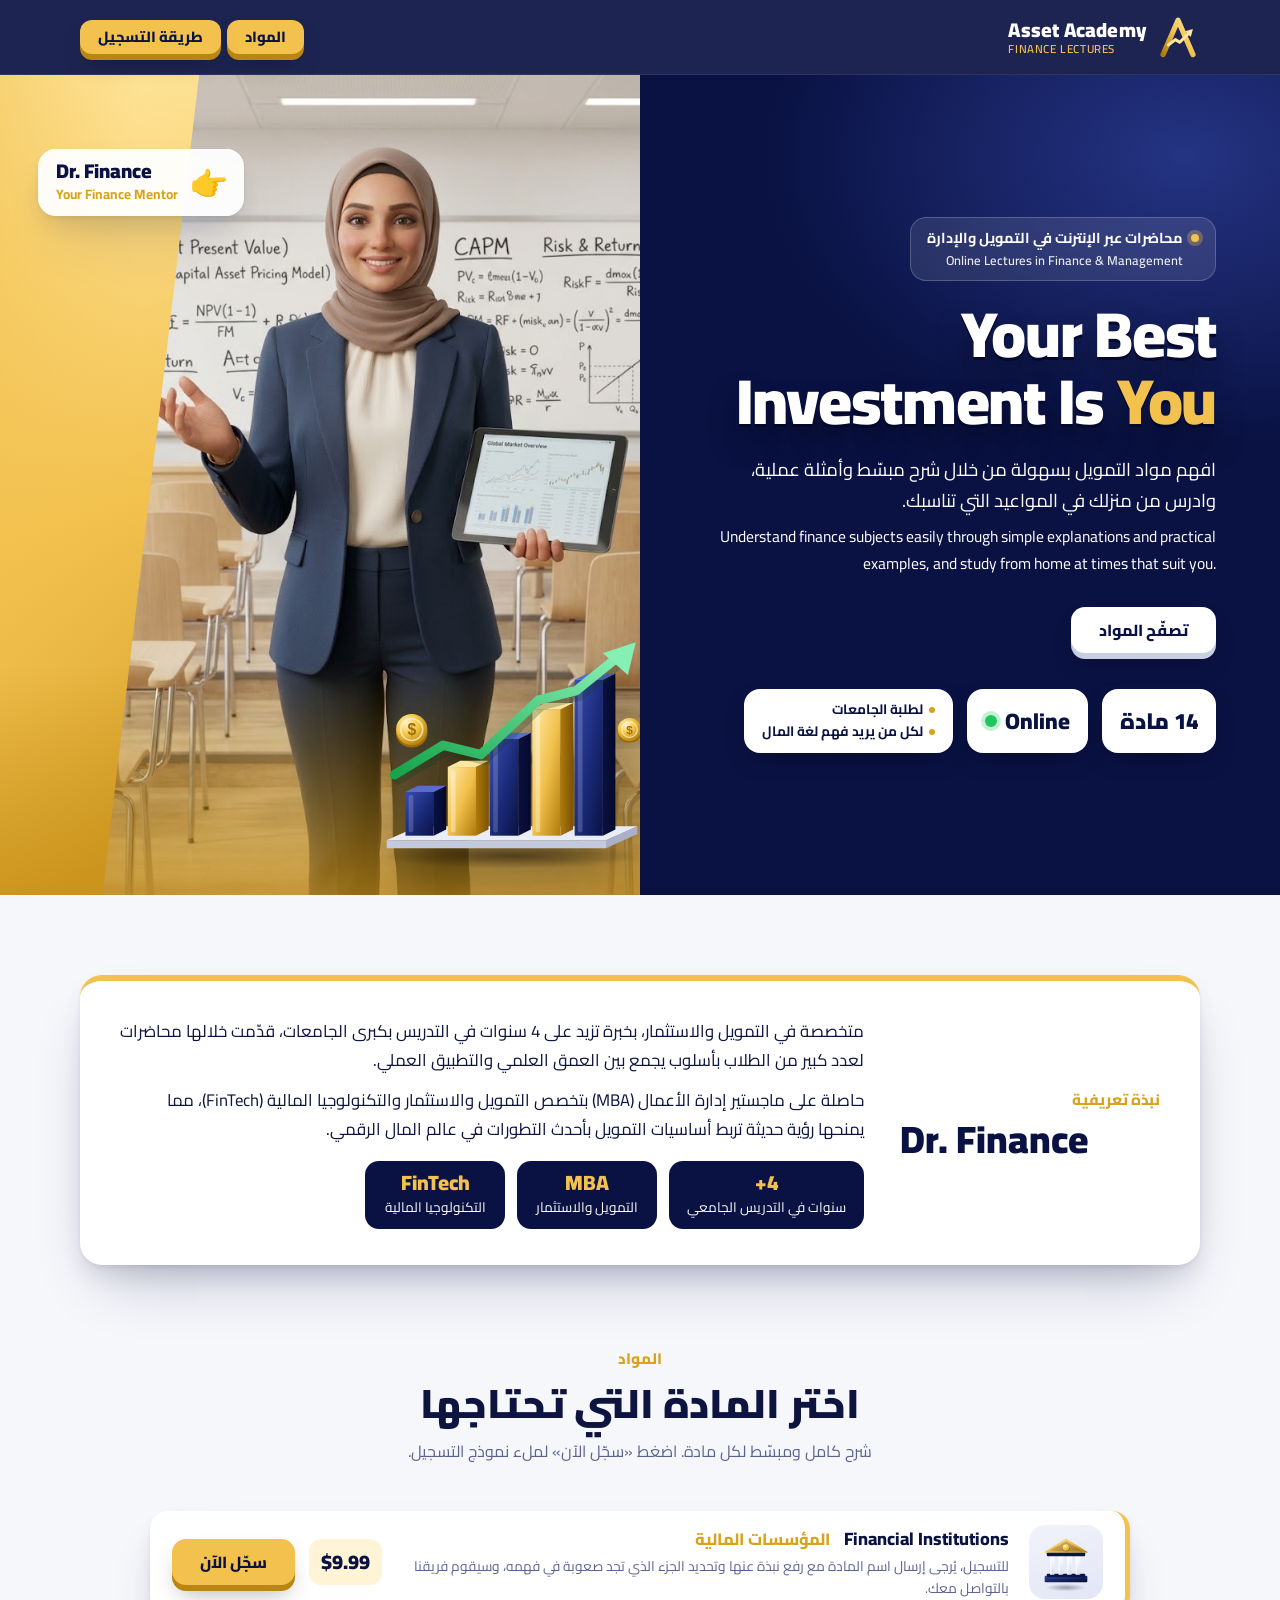
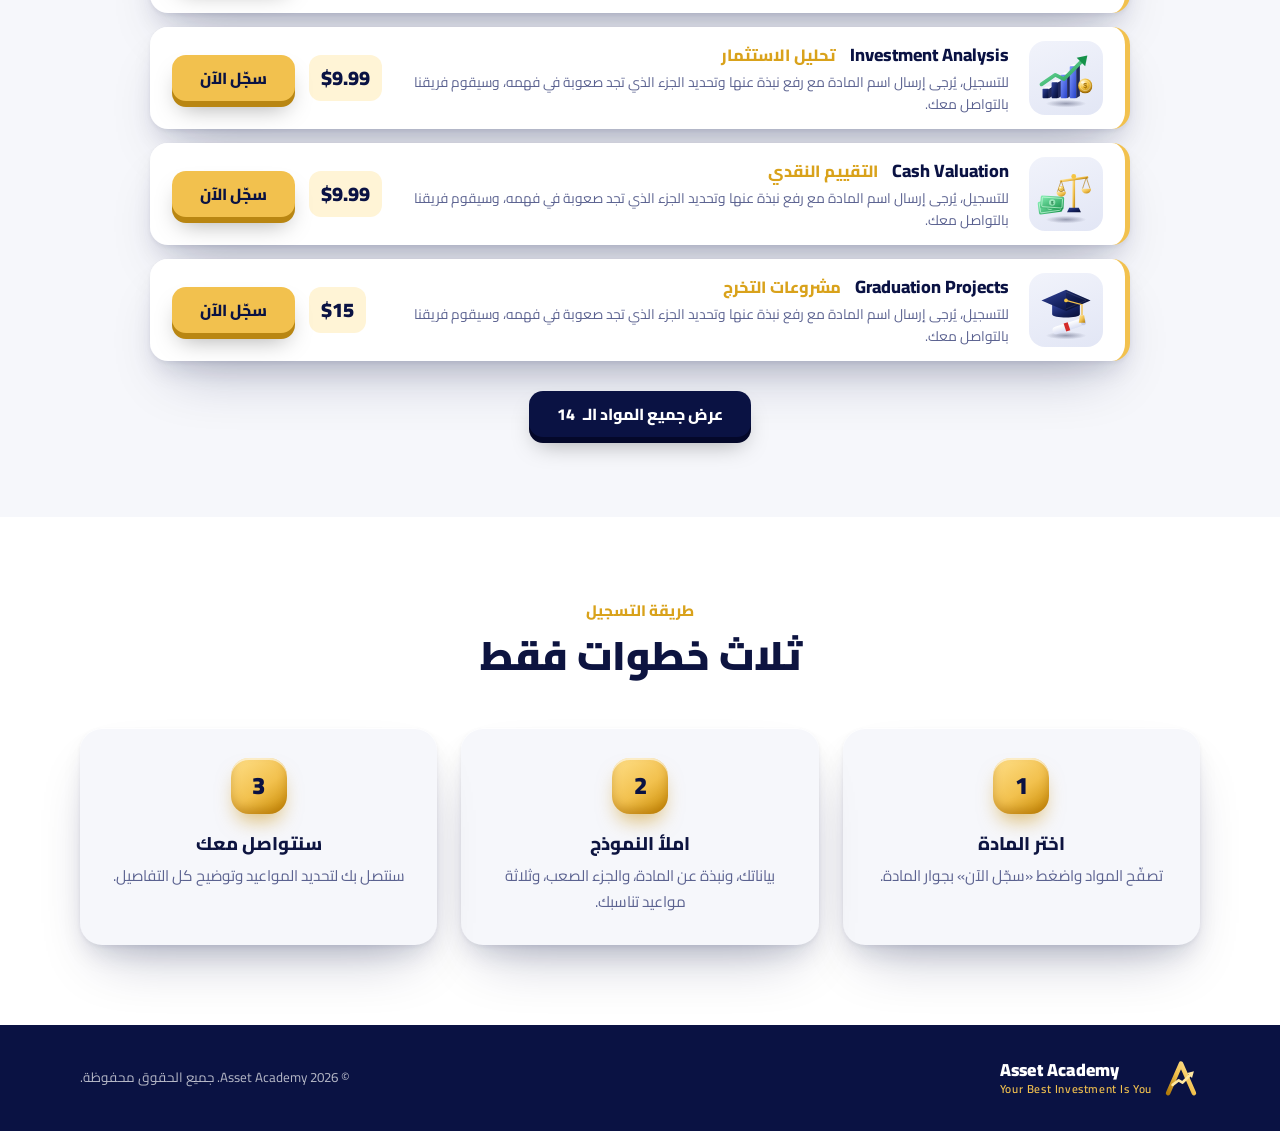
==== index.html @ 14b66200 "Add files via upload" ====
<!DOCTYPE html>
<html lang="ar" dir="rtl">
<head>
  <meta charset="UTF-8">
  <meta name="viewport" content="width=device-width, initial-scale=1.0">
  <title>Asset Academy – Dr. Finance | Your Best Investment Is You</title>
  <meta name="description" content="محاضرات أونلاين في مواد Finance والإدارة لطلاب الجامعات. اختر المادة وسجّل خلال دقيقة.">
  <meta property="og:title" content="Asset Academy – Your Best Investment Is You">
  <meta property="og:description" content="محاضرات أونلاين في مواد Finance والإدارة لطلاب الجامعات مع Dr. Finance.">
  <link rel="icon" href="favicon.png">
  <link rel="preconnect" href="https://fonts.googleapis.com">
  <link rel="preconnect" href="https://fonts.gstatic.com" crossorigin>
  <link href="https://fonts.googleapis.com/css2?family=Cairo:wght@400;600;700;800;900&display=swap" rel="stylesheet">
  <link rel="stylesheet" href="style.css?v=3">
</head>
<body>
  <header class="topbar">
    <div class="container">
      <a href="index.html" class="brand" aria-label="Asset Academy">
        <img src="logo-mark.svg" alt="" class="brand-mark">
        <span class="brand-text" dir="ltr">Asset Academy<small>FINANCE LECTURES</small></span>
      </a>
      <nav class="nav">
        <a href="courses.html" class="btn btn-gold btn-sm">المواد</a>
        <a href="index.html#how" class="btn btn-gold btn-sm">طريقة التسجيل</a>
      </nav>
    </div>
  </header>

  <main id="top">
    <!-- HERO -->
    <section class="hero">
      <div class="hero-text-side">
        <div class="hero-text">
          <span class="eyebrow"><span class="dot"></span><span>محاضرات عبر الإنترنت في التمويل والإدارة<small dir="ltr">Online Lectures in Finance &amp; Management</small></span></span>
          <h1 dir="ltr">Your Best<br>Investment Is <span class="hl">You</span></h1>
          <p class="lead">افهم مواد التمويل بسهولة من خلال شرح مبسّط وأمثلة عملية، وادرس من منزلك في المواعيد التي تناسبك.<span class="en" dir="ltr">Understand finance subjects easily through simple explanations and practical examples, and study from home at times that suit you.</span></p>
          <div class="hero-actions">
            <a href="courses.html" class="btn btn-white">تصفّح المواد</a>
          </div>
          <ul class="stats">
            <li class="inline"><b><span class="course-count">14</span> مادة</b></li>
            <li class="online"><b dir="ltr"><i class="live"></i>Online</b></li>
            <li class="wide"><ul class="pts"><li>لطلبة الجامعات</li><li>لكل من يريد فهم لغة المال</li></ul></li>
          </ul>
        </div>
      </div>

      <div class="hero-photo-side">
        <div class="photo" role="img" aria-label="Dr. Finance"></div>
        <div class="photo-fade" aria-hidden="true"></div>
        <div class="name-tag"><span class="point" aria-hidden="true">👈</span><span><b dir="ltr">Dr. Finance</b><small dir="ltr">Your Finance Mentor</small></span></div>
        <img src="chart-3d.svg" alt="" class="big-chart" aria-hidden="true">
      </div>
    </section>

    <!-- ABOUT / PORTFOLIO -->
    <section class="section about" id="about">
      <div class="container">
        <div class="about-card">
          <div class="about-head">
            <span class="kicker">نبذة تعريفية</span>
            <h2 dir="ltr">Dr. Finance</h2>
          </div>
          <div class="about-body">
            <p>متخصصة في التمويل والاستثمار، بخبرة تزيد على 4 سنوات في التدريس بكبرى الجامعات، قدّمت خلالها محاضرات لعدد كبير من الطلاب بأسلوب يجمع بين العمق العلمي والتطبيق العملي.</p>
            <p>حاصلة على ماجستير إدارة الأعمال (MBA) بتخصص التمويل والاستثمار والتكنولوجيا المالية (FinTech)، مما يمنحها رؤية حديثة تربط أساسيات التمويل بأحدث التطورات في عالم المال الرقمي.</p>
            <ul class="creds">
              <li><b dir="ltr">+4</b><span>سنوات في التدريس الجامعي</span></li>
              <li><b dir="ltr">MBA</b><span>التمويل والاستثمار</span></li>
              <li><b dir="ltr">FinTech</b><span>التكنولوجيا المالية</span></li>
            </ul>
          </div>
        </div>
      </div>
    </section>

    <!-- COURSES (random) -->
    <section class="section" id="courses">
      <div class="container">
        <div class="section-head">
          <span class="kicker">المواد</span>
          <h2>اختر المادة التي تحتاجها</h2>
          <p>شرح كامل ومبسّط لكل مادة. اضغط «سجّل الآن» لملء نموذج التسجيل.</p>
        </div>
        <div class="courses" id="courses-list" data-mode="random"></div>
        <div class="more"><a href="courses.html" class="btn btn-navy">عرض جميع المواد الـ <span id="course-count">14</span></a></div>
      </div>
    </section>

    <!-- HOW -->
    <section class="section how" id="how">
      <div class="container">
        <div class="section-head">
          <span class="kicker">طريقة التسجيل</span>
          <h2>ثلاث خطوات فقط</h2>
        </div>
        <div class="steps">
          <div class="step"><span class="num">1</span><h3>اختر المادة</h3><p>تصفّح المواد واضغط «سجّل الآن» بجوار المادة.</p></div>
          <div class="step"><span class="num">2</span><h3>املأ النموذج</h3><p>بياناتك، ونبذة عن المادة، والجزء الصعب، وثلاثة مواعيد تناسبك.</p></div>
          <div class="step"><span class="num">3</span><h3>سنتواصل معك</h3><p>سنتصل بك لتحديد المواعيد وتوضيح كل التفاصيل.</p></div>
        </div>
      </div>
    </section>

  </main>

  <footer class="footer">
    <div class="container">
      <span class="brand small">
        <img src="logo-mark.svg" alt="" class="brand-mark">
        <span class="brand-text" dir="ltr">Asset Academy<small>Your Best Investment Is You</small></span>
      </span>
      <small>© <span id="year"></span> Asset Academy. جميع الحقوق محفوظة.</small>
    </div>
  </footer>

  <a class="wa-float" id="wa-float" target="_blank" rel="noopener" aria-label="واتساب" hidden>
    <svg viewBox="0 0 24 24" fill="currentColor" aria-hidden="true"><path d="M17.47 14.38c-.3-.15-1.75-.86-2.02-.96-.27-.1-.47-.15-.67.15-.2.3-.77.96-.94 1.16-.17.2-.35.22-.64.07-.3-.15-1.25-.46-2.38-1.47-.88-.79-1.47-1.76-1.65-2.06-.17-.3-.02-.46.13-.6.13-.14.3-.35.45-.52.15-.17.2-.3.3-.5.1-.2.05-.37-.03-.52-.07-.15-.67-1.6-.92-2.2-.24-.58-.49-.5-.67-.51h-.57c-.2 0-.52.07-.8.37-.27.3-1.04 1.02-1.04 2.48s1.07 2.88 1.22 3.08c.15.2 2.1 3.2 5.08 4.48.71.31 1.27.49 1.7.63.71.23 1.36.2 1.88.12.57-.09 1.75-.72 2-1.41.25-.7.25-1.29.17-1.41-.07-.13-.27-.2-.57-.35zM12.04 21.5a9.5 9.5 0 0 1-4.84-1.33l-.35-.2-3.6.94.96-3.5-.23-.36a9.46 9.46 0 0 1-1.45-5.05c0-5.24 4.27-9.5 9.52-9.5a9.5 9.5 0 0 1 9.5 9.51c0 5.24-4.27 9.5-9.5 9.5zm8.1-17.6A11.4 11.4 0 0 0 12.04.55C5.73.55.6 5.68.6 11.98c0 2.02.53 3.98 1.53 5.71L.5 23.6l6.05-1.59a11.4 11.4 0 0 0 5.48 1.4c6.3 0 11.43-5.13 11.43-11.43 0-3.05-1.19-5.92-3.34-8.08z"/></svg>
  </a>

  <script src="courses.js?v=3"></script>
  <script src="icons.js?v=2"></script>
  <script src="script.js?v=3"></script>
</body>
</html>
---- style.css ----
:root {
  --navy: #0a1243;
  --navy-2: #14215e;
  --navy-3: #2b3c93;
  --gold: #f2c14e;
  --gold-2: #d9a21b;
  --gold-soft: #fff4d6;
  --ink: #0d1440;
  --muted: #5b6290;
  --bg: #f6f7fb;
  --white: #ffffff;
  --radius: 22px;
  --shadow-3d:
    0 1px 0 rgba(255,255,255,.9) inset,
    0 2px 4px rgba(10,18,67,.06),
    0 14px 26px -8px rgba(10,18,67,.14),
    0 30px 60px -24px rgba(10,18,67,.30);
}

* { box-sizing: border-box; margin: 0; padding: 0; }
html { scroll-behavior: smooth; }
body {
  font-family: "Cairo", system-ui, -apple-system, "Segoe UI", Tahoma, sans-serif;
  background: var(--bg); color: var(--ink); line-height: 1.7;
  overflow-x: hidden;
}
img { max-width: 100%; display: block; }
a { color: inherit; text-decoration: none; }
.container { width: 100%; max-width: 1160px; margin: 0 auto; padding: 0 20px; }
[hidden] { display: none !important; }

/* ---------- Header ---------- */
.topbar {
  position: sticky; top: 0; z-index: 50;
  background: rgba(10,18,67,.92); backdrop-filter: blur(12px);
  border-bottom: 1px solid rgba(255,255,255,.08);
}
.topbar .container { display: flex; align-items: center; justify-content: space-between; height: 74px; gap: 16px; }
.brand { display: flex; align-items: center; gap: 10px; color: #fff; }
.brand-mark { width: 44px; height: 44px; }
.brand-text { font-weight: 900; font-size: 1.25rem; line-height: 1.05; letter-spacing: .2px; }
.brand-text small { display: block; font-weight: 600; font-size: .72rem; color: var(--gold); letter-spacing: .6px; margin-top: 3px; }
.nav { display: flex; align-items: center; gap: 6px; }
.nav a:not(.btn) { color: rgba(255,255,255,.82); font-weight: 700; padding: 8px 14px; border-radius: 999px; transition: .2s; }
.nav a:not(.btn):hover { color: #fff; background: rgba(255,255,255,.1); }

/* ---------- Buttons (3D) ---------- */
.btn {
  --b: #fff; --t: var(--navy); --edge: #c9cfe6;
  display: inline-flex; align-items: center; justify-content: center; gap: 8px;
  background: var(--b); color: var(--t); font-family: inherit; font-weight: 800; font-size: 1rem; line-height: 1;
  padding: 15px 28px; border: 0; border-radius: 14px; cursor: pointer; white-space: nowrap;
  box-shadow: 0 6px 0 var(--edge), 0 14px 24px -8px rgba(0,0,0,.35);
  transition: transform .15s, box-shadow .15s;
}
.btn:hover { transform: translateY(-2px); box-shadow: 0 8px 0 var(--edge), 0 20px 30px -10px rgba(0,0,0,.4); }
.btn:active { transform: translateY(5px); box-shadow: 0 1px 0 var(--edge), 0 6px 10px -6px rgba(0,0,0,.4); }
.btn-gold { --b: var(--gold); --t: var(--navy); --edge: #b98612; }
.btn-navy { --b: var(--navy); --t: #fff; --edge: #04082a; }
.btn-ghost { --b: transparent; --t: #fff; --edge: transparent; box-shadow: inset 0 0 0 2px rgba(255,255,255,.4); }
.btn-ghost:hover { box-shadow: inset 0 0 0 2px #fff; }
.btn-wa { --b: #25d366; --t: #fff; --edge: #128c4a; margin-top: 18px; }
.btn-sm { padding: 10px 18px; font-size: .92rem; border-radius: 12px; }
.btn-white { --b: #fff; --t: var(--navy); --edge: #c9cfe3; }
.nav .btn { color: var(--navy); }

/* ---------- Hero (half navy / half gold) ---------- */
.hero {
  position: relative; overflow: hidden; color: #fff;
  display: grid; grid-template-columns: 1fr 1fr;
  min-height: clamp(560px, calc(100vh - 76px), 820px);
  background: var(--navy);
}
.hero-text-side {
  position: relative; z-index: 2; display: flex; align-items: center;
  padding: 60px clamp(20px, 5vw, 70px);
  background:
    radial-gradient(700px 480px at 85% 10%, rgba(43,60,147,.8), transparent 60%),
    var(--navy);
}
.hero-text { max-width: 560px; margin-inline-start: auto; }
.eyebrow {
  display: inline-flex; align-items: center; gap: 8px; font-weight: 700; font-size: .9rem;
  background: rgba(255,255,255,.1); border: 1px solid rgba(255,255,255,.2); padding: 6px 14px; border-radius: 999px; margin-bottom: 20px;
}
.eyebrow .dot { width: 8px; height: 8px; border-radius: 50%; background: var(--gold); box-shadow: 0 0 0 4px rgba(242,193,78,.3); }
.hero h1 {
  font-weight: 900; font-size: clamp(2.4rem, 5vw, 4.2rem); line-height: 1.05;
  letter-spacing: -.02em; margin-bottom: 18px; text-align: right;
  text-shadow: 0 3px 0 #04082a, 0 18px 30px rgba(0,0,0,.35);
}
.hero h1 .hl { color: var(--gold); }
.lead { font-size: 1.15rem; color: #fff; max-width: 520px; margin-bottom: 30px; }
.hero-actions { display: flex; gap: 14px; flex-wrap: wrap; }
.stats { list-style: none; display: flex; gap: 14px; margin-top: 36px; flex-wrap: wrap; }
.stats li {
  background: #fff; border: 0; border-radius: 16px; box-shadow: 0 10px 24px -10px rgba(0,0,0,.5);
  padding: 10px 18px; display: flex; flex-direction: column; align-items: center; min-width: 96px;
}
.stats b { font-size: 1.4rem; font-weight: 900; color: var(--navy); line-height: 1.2; }
.stats span { font-size: .85rem; color: var(--navy); font-weight: 700; }

/* gold half with the photo */
.hero-photo-side {
  position: relative; overflow: hidden;
  background: linear-gradient(160deg, #ffe7a0 0%, #f2c14e 45%, #c48d14 100%);
}
.photo {
  position: absolute; inset: 0 0 0 16%;
  background: url("dr-finance.jpg") 40% 18% / cover no-repeat;
  clip-path: polygon(18% 0, 100% 0, 100% 100%, 0 100%);
}
/* gold glow over the bottom and outer edge of the photo */
.photo-fade {
  position: absolute; inset: 0; pointer-events: none;
  background:
    linear-gradient(to top, rgba(196,141,20,.75), transparent 28%),
    linear-gradient(to right, rgba(242,193,78,.55), transparent 22%);
}
.name-tag {
  position: absolute; z-index: 3; top: 9%; left: 6%;
  display: flex; align-items: center; gap: 12px;
  background: rgba(255,255,255,.94); color: var(--navy);
  border-radius: 18px; padding: 10px 16px 10px 18px; box-shadow: var(--shadow-3d);
}
.name-tag .point { font-size: 1.9rem; line-height: 1; transform: scaleX(-1); display: inline-block; animation: nudge 1.6s ease-in-out infinite; }
.name-tag b { display: block; font-size: 1.25rem; font-weight: 900; line-height: 1.2; }
.name-tag small { display: block; font-size: .85rem; font-weight: 700; color: var(--gold-2); }
.big-chart {
  position: absolute; z-index: 3; bottom: 3%; right: -2%;
  width: clamp(200px, 22vw, 320px);
  filter: drop-shadow(0 24px 30px rgba(0,0,0,.35));
  animation: float 7s ease-in-out infinite;
}

@keyframes float { 0%,100% { transform: translateY(0); } 50% { transform: translateY(-12px); } }
@keyframes nudge { 0%,100% { transform: scaleX(-1) translateX(0); } 50% { transform: scaleX(-1) translateX(6px); } }

/* ---------- Sections ---------- */
.section { padding: 80px 0; }
.section-head { text-align: center; max-width: 620px; margin: 0 auto 46px; }
.kicker { display: inline-block; color: var(--gold-2); font-weight: 800; font-size: .95rem; margin-bottom: 6px; }
.kicker.light { color: var(--gold); }
.section-head h2 { font-size: clamp(1.8rem, 3.6vw, 2.5rem); font-weight: 900; line-height: 1.3; margin-bottom: 8px; }
.section-head p { color: var(--muted); }

/* ---------- Courses ---------- */
.courses { display: grid; grid-template-columns: repeat(3, 1fr); gap: 24px; }
.course {
  position: relative; background: #fff; border-radius: 26px; padding: 22px 24px 24px;
  box-shadow: var(--shadow-3d); display: flex; flex-direction: column;
  transition: transform .25s ease, box-shadow .25s ease; border: 1px solid #eef0f8;
}
.course:hover { transform: translateY(-6px); box-shadow: 0 30px 50px -20px rgba(10,18,67,.4); }
.course .art {
  height: 150px; margin: -6px -6px 14px; border-radius: 20px; display: grid; place-items: center;
  background: radial-gradient(circle at 50% 40%, #ffffff 0%, #eef1fb 60%, #e3e8f8 100%);
}
.course .art svg { width: 130px; height: 130px; filter: drop-shadow(0 14px 14px rgba(10,18,67,.18)); transition: transform .3s; }
.course:hover .art svg { transform: translateY(-6px) rotate(-3deg) scale(1.04); }
.course h3 { font-size: 1.12rem; font-weight: 800; line-height: 1.35; text-align: right; margin-bottom: 8px; }
.course p { color: var(--muted); font-size: .95rem; flex: 1; margin-bottom: 16px; }
.course .meta { display: flex; align-items: center; justify-content: space-between; gap: 10px; margin-bottom: 16px; }
.chip { background: #eef1fb; color: var(--navy-2); font-weight: 700; font-size: .8rem; padding: 4px 12px; border-radius: 999px; }
.price { font-weight: 900; color: var(--navy); font-size: 1.15rem; }
.price.ask { font-size: .92rem; color: var(--gold-2); }
.course .btn { width: 100%; }

/* ---------- Steps ---------- */
.how { background: #fff; }
.steps { display: grid; grid-template-columns: repeat(3, 1fr); gap: 24px; }
.step { background: var(--bg); border-radius: var(--radius); padding: 30px 24px; text-align: center; box-shadow: var(--shadow-3d); }
.step .num {
  width: 56px; height: 56px; margin: 0 auto 14px; border-radius: 18px; display: grid; place-items: center;
  background: linear-gradient(145deg, #ffe08a, var(--gold) 55%, #c98a00); color: var(--navy); font-weight: 900; font-size: 1.5rem;
  box-shadow: inset 0 2px 0 rgba(255,255,255,.6), inset 0 -5px 10px rgba(150,90,0,.35), 0 12px 20px -6px rgba(200,140,0,.55);
}
.step h3 { font-size: 1.15rem; font-weight: 800; margin-bottom: 4px; }
.step p { color: var(--muted); font-size: .95rem; }

/* ---------- Register ---------- */
.register {
  display: grid; grid-template-columns: .8fr 1.2fr; gap: 28px; align-items: start;
  background: linear-gradient(150deg, var(--navy-2), var(--navy)); border-radius: 32px; padding: 40px;
  box-shadow: 0 40px 70px -30px rgba(10,18,67,.7); color: #fff;
}
.register-info h2 { font-size: clamp(1.7rem, 3vw, 2.3rem); font-weight: 900; margin-bottom: 8px; }
.register-info p { color: rgba(255,255,255,.8); }
.selected { margin-top: 14px; background: rgba(242,193,78,.15); border: 1px solid rgba(242,193,78,.4); color: var(--gold) !important; padding: 10px 14px; border-radius: 14px; font-weight: 700; }
.register-form { background: #fff; border-radius: 24px; padding: 18px; min-height: 200px; color: var(--ink); }
.register-form iframe { width: 100%; border: 0; display: block; }
.form-placeholder { text-align: center; padding: 34px 18px; color: var(--muted); }
.form-placeholder b { display: block; color: var(--ink); font-size: 1.1rem; margin-bottom: 6px; }

/* ---------- Footer ---------- */
.footer { background: var(--navy); color: rgba(255,255,255,.7); padding: 34px 0; }
.footer .container { display: flex; align-items: center; justify-content: space-between; gap: 16px; flex-wrap: wrap; }
.brand.small .brand-mark { width: 38px; height: 38px; }
.brand.small .brand-text { font-size: 1.1rem; }

.wa-float {
  position: fixed; left: 20px; bottom: 20px; z-index: 60; width: 58px; height: 58px; border-radius: 50%;
  display: grid; place-items: center; color: #fff;
  background: linear-gradient(145deg, #4be37f, #25d366 60%, #17a952);
  box-shadow: 0 6px 0 #128c4a, 0 18px 30px -8px rgba(18,140,74,.6);
}
.wa-float svg { width: 30px; height: 30px; }

/* ---------- Responsive ---------- */
@media (max-width: 980px) {
  .courses { grid-template-columns: repeat(2, 1fr); }
  .hero { grid-template-columns: 1fr; min-height: 0; }
  .hero-photo-side { order: -1; height: min(110vw, 560px); border-bottom: 8px solid var(--gold); }
  .photo { inset: 0; clip-path: none; background-position: 45% 15%; }
  .photo-fade { background: linear-gradient(to top, rgba(196,141,20,.7), transparent 30%); }
  .hero-text-side { padding: 40px 20px 56px; text-align: center; }
  .hero-text { margin: 0 auto; }
  .hero h1 { text-align: center; }
  .lead { margin-left: auto; margin-right: auto; }
  .hero-actions, .stats { justify-content: center; }
  .big-chart { width: 150px; right: 3%; bottom: 4%; }
  .register { grid-template-columns: 1fr; padding: 26px; }
}
@media (max-width: 640px) {
  .nav a:not(.btn) { display: none; }
  .brand-text { font-size: 1.05rem; }
  .brand-mark { width: 38px; height: 38px; }
  .courses, .steps { grid-template-columns: 1fr; }
  .name-tag { top: auto; bottom: 6%; left: 4%; padding: 8px 12px; }
  .name-tag b { font-size: 1.05rem; }
  .big-chart { width: 120px; }
}
@media (prefers-reduced-motion: reduce) {
  *, *::before, *::after { animation: none !important; transition: none !important; }
}

.eyebrow { align-items: flex-start; border-radius: 16px; padding: 8px 16px; }
.eyebrow .dot { margin-top: 8px; flex: none; }
.eyebrow small { display: block; font-size: .8rem; font-weight: 600; color: #fff; opacity: .9; text-align: right; }
.lead .en { display: block; margin-top: 8px; font-size: .98rem; color: #fff; text-align: right; }
.about { padding-bottom: 0; }
.about-card { display: grid; grid-template-columns: 260px 1fr; gap: 36px; align-items: center;
  background: #fff; border-radius: var(--radius); box-shadow: var(--shadow-3d); padding: 36px 40px; border-top: 6px solid var(--gold); }
.about-head h2 { font-size: 2.4rem; font-weight: 900; color: var(--navy); line-height: 1.1; }
.about-body p { color: var(--ink); font-size: 1.05rem; margin-bottom: 12px; }
.creds { list-style: none; display: flex; flex-wrap: wrap; gap: 12px; margin-top: 18px; }
.creds li { background: var(--navy); color: #fff; border-radius: 14px; padding: 10px 18px; display: flex; flex-direction: column; align-items: center; text-align: center; min-width: 140px; }
.creds b { color: var(--gold); font-size: 1.3rem; font-weight: 900; line-height: 1.2; }
.creds span { font-size: .85rem; }
@media (max-width: 980px) { .about-card { grid-template-columns: 1fr; text-align: center; padding: 28px 22px; gap: 10px; } .creds { justify-content: center; } .eyebrow small, .lead .en { text-align: center; } }

.audience { margin-top: 18px; color: #fff; font-weight: 700; font-size: 1.05rem; }
.audience span { font-size: 1.3rem; margin-inline-end: 6px; }
.courses { display: flex; flex-direction: column; gap: 14px; max-width: 980px; margin: 0 auto; }
.course-row { display: flex; align-items: center; gap: 20px; background: #fff; border-radius: 18px; padding: 14px 22px; box-shadow: var(--shadow-3d); border-inline-start: 5px solid var(--gold); transition: transform .2s; }
.course-row:hover { transform: translateY(-3px); }
.course-row .ico { flex: none; width: 74px; height: 74px; border-radius: 16px; background: linear-gradient(160deg,#f1f3fb,#e2e6f5); display: grid; place-items: center; }
.course-row .ico svg { width: 64px; height: 64px; }
.course-row .info { flex: 1; min-width: 0; }
.course-row h3 { display: flex; flex-wrap: wrap; align-items: baseline; gap: 4px 14px; font-size: 1.12rem; font-weight: 800; color: var(--navy); line-height: 1.4; }
.course-row h3 .ar { color: var(--gold-2); font-size: 1.02rem; }
.course-row .note { color: var(--muted); font-size: .86rem; margin-top: 4px; line-height: 1.6; }
.course-row .btn { flex: none; }
@media (max-width: 640px) {
  .course-row { flex-wrap: wrap; padding: 14px; gap: 12px; }
  .course-row .ico { width: 60px; height: 60px; } .course-row .ico svg { width: 52px; height: 52px; }
  .course-row .info { flex: 1 1 calc(100% - 80px); }
  .course-row .btn { width: 100%; }
}

.stats li.wide { max-width: 230px; }
.stats li.wide span { text-align: center; line-height: 1.5; }
.stats li { justify-content: center; text-align: center; }
.stats li.online b { display: flex; align-items: center; gap: 8px; }
.live { width: 12px; height: 12px; border-radius: 50%; background: #22c55e; box-shadow: 0 0 0 4px rgba(34,197,94,.25); animation: pulse 1.6s ease-in-out infinite; }
@keyframes pulse { 50% { box-shadow: 0 0 0 7px rgba(34,197,94,.08); } }
.stats li.inline b { white-space: nowrap; }
.stats li.inline b span { font-size: inherit; font-weight: inherit; }
.stats .pts { list-style: none; padding: 0; margin: 0; }
.stats .pts li { all: unset; display: flex; align-items: center; gap: 6px; font-size: .85rem; font-weight: 700; color: var(--navy); line-height: 1.6; }
.stats .pts li::before { content: ""; width: 6px; height: 6px; border-radius: 50%; background: var(--gold-2); flex: none; }

/* ---------- Course rows: price + button ---------- */
.course-row .act { flex: none; display: flex; align-items: center; gap: 14px; }
.course-row .price { font-weight: 900; font-size: 1.25rem; color: var(--navy); background: var(--gold-soft); border-radius: 12px; padding: 6px 12px; white-space: nowrap; }
.btn.disabled { opacity: .6; pointer-events: none; }
.more { text-align: center; margin-top: 30px; }
.page-hero { background: radial-gradient(700px 400px at 85% 0%, rgba(43,60,147,.8), transparent 60%), var(--navy); color: #fff; padding: 56px 0 50px; text-align: center; border-bottom: 8px solid var(--gold); }
.page-hero h1 { font-size: clamp(1.8rem, 4vw, 2.6rem); font-weight: 900; margin: 6px 0 8px; }
.page-hero p { color: #fff; max-width: 620px; margin: 0 auto; }
.page-hero .eyebrow small { text-align: center; }
@media (max-width: 640px) {
  .course-row .act { width: 100%; }
  .course-row .act .btn { flex: 1; }
}
@media (max-width: 640px) {
  .nav a[href*="#how"] { display: none; }
  .brand-text { white-space: nowrap; }
  .page-hero + .section { padding-top: 36px; }
}
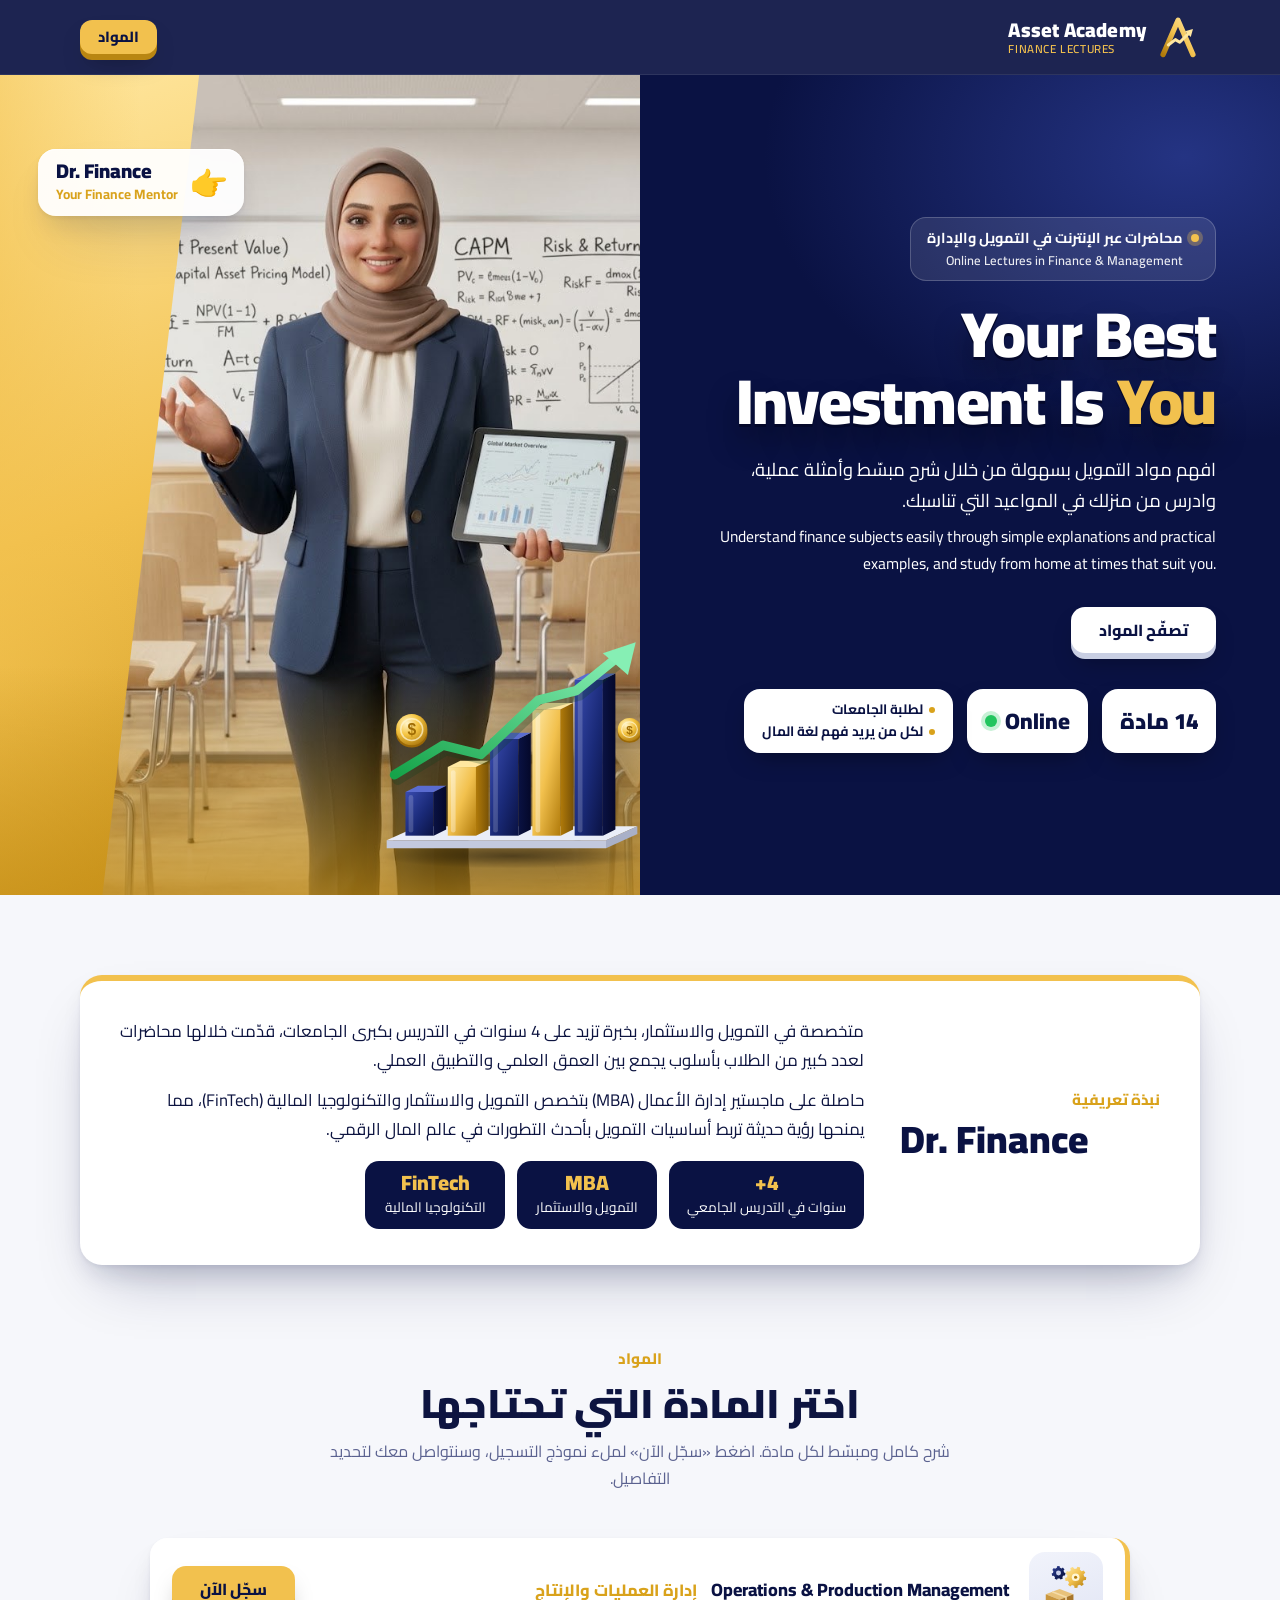
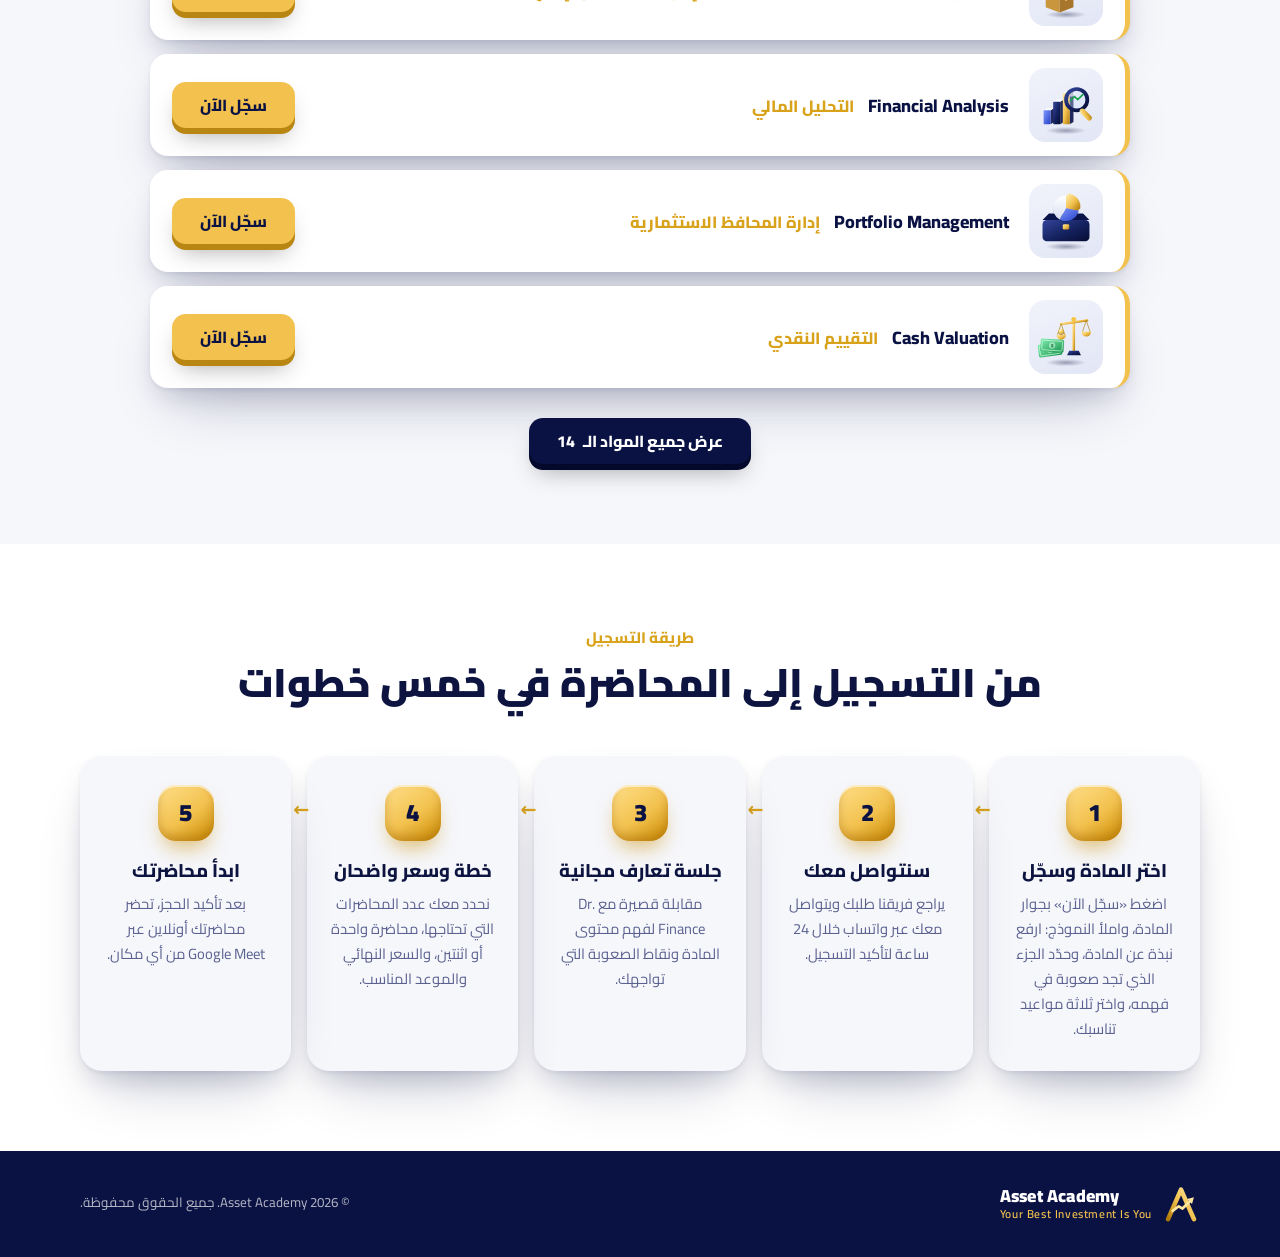
==== commit 0a8241df: "Add files via upload" ====
--- a/index.html
+++ b/index.html
@@ -11,7 +11,7 @@
   <link rel="preconnect" href="https://fonts.googleapis.com">
   <link rel="preconnect" href="https://fonts.gstatic.com" crossorigin>
   <link href="https://fonts.googleapis.com/css2?family=Cairo:wght@400;600;700;800;900&display=swap" rel="stylesheet">
-  <link rel="stylesheet" href="style.css?v=3">
+  <link rel="stylesheet" href="style.css?v=4">
 </head>
 <body>
   <header class="topbar">
@@ -22,7 +22,6 @@
       </a>
       <nav class="nav">
         <a href="courses.html" class="btn btn-gold btn-sm">المواد</a>
-        <a href="index.html#how" class="btn btn-gold btn-sm">طريقة التسجيل</a>
       </nav>
     </div>
   </header>
@@ -81,7 +80,7 @@
         <div class="section-head">
           <span class="kicker">المواد</span>
           <h2>اختر المادة التي تحتاجها</h2>
-          <p>شرح كامل ومبسّط لكل مادة. اضغط «سجّل الآن» لملء نموذج التسجيل.</p>
+          <p>شرح كامل ومبسّط لكل مادة. اضغط «سجّل الآن» لملء نموذج التسجيل، وسنتواصل معك لتحديد التفاصيل.</p>
         </div>
         <div class="courses" id="courses-list" data-mode="random"></div>
         <div class="more"><a href="courses.html" class="btn btn-navy">عرض جميع المواد الـ <span id="course-count">14</span></a></div>
@@ -93,12 +92,14 @@
       <div class="container">
         <div class="section-head">
           <span class="kicker">طريقة التسجيل</span>
-          <h2>ثلاث خطوات فقط</h2>
+          <h2>من التسجيل إلى المحاضرة في خمس خطوات</h2>
         </div>
-        <div class="steps">
-          <div class="step"><span class="num">1</span><h3>اختر المادة</h3><p>تصفّح المواد واضغط «سجّل الآن» بجوار المادة.</p></div>
-          <div class="step"><span class="num">2</span><h3>املأ النموذج</h3><p>بياناتك، ونبذة عن المادة، والجزء الصعب، وثلاثة مواعيد تناسبك.</p></div>
-          <div class="step"><span class="num">3</span><h3>سنتواصل معك</h3><p>سنتصل بك لتحديد المواعيد وتوضيح كل التفاصيل.</p></div>
+        <div class="steps five">
+          <div class="step"><span class="num">1</span><h3>اختر المادة وسجّل</h3><p>اضغط «سجّل الآن» بجوار المادة، واملأ النموذج: ارفع نبذة عن المادة، وحدّد الجزء الذي تجد صعوبة في فهمه، واختر ثلاثة مواعيد تناسبك.</p></div>
+          <div class="step"><span class="num">2</span><h3>سنتواصل معك</h3><p>يراجع فريقنا طلبك ويتواصل معك عبر واتساب خلال 24 ساعة لتأكيد التسجيل.</p></div>
+          <div class="step"><span class="num">3</span><h3>جلسة تعارف مجانية</h3><p>مقابلة قصيرة مع Dr. Finance لفهم محتوى المادة ونقاط الصعوبة التي تواجهك.</p></div>
+          <div class="step"><span class="num">4</span><h3>خطة وسعر واضحان</h3><p>نحدد معك عدد المحاضرات التي تحتاجها، محاضرة واحدة أو اثنتين، والسعر النهائي والموعد المناسب.</p></div>
+          <div class="step"><span class="num">5</span><h3>ابدأ محاضرتك</h3><p>بعد تأكيد الحجز، تحضر محاضرتك أونلاين عبر Google Meet من أي مكان.</p></div>
         </div>
       </div>
     </section>
@@ -119,8 +120,8 @@
     <svg viewBox="0 0 24 24" fill="currentColor" aria-hidden="true"><path d="M17.47 14.38c-.3-.15-1.75-.86-2.02-.96-.27-.1-.47-.15-.67.15-.2.3-.77.96-.94 1.16-.17.2-.35.22-.64.07-.3-.15-1.25-.46-2.38-1.47-.88-.79-1.47-1.76-1.65-2.06-.17-.3-.02-.46.13-.6.13-.14.3-.35.45-.52.15-.17.2-.3.3-.5.1-.2.05-.37-.03-.52-.07-.15-.67-1.6-.92-2.2-.24-.58-.49-.5-.67-.51h-.57c-.2 0-.52.07-.8.37-.27.3-1.04 1.02-1.04 2.48s1.07 2.88 1.22 3.08c.15.2 2.1 3.2 5.08 4.48.71.31 1.27.49 1.7.63.71.23 1.36.2 1.88.12.57-.09 1.75-.72 2-1.41.25-.7.25-1.29.17-1.41-.07-.13-.27-.2-.57-.35zM12.04 21.5a9.5 9.5 0 0 1-4.84-1.33l-.35-.2-3.6.94.96-3.5-.23-.36a9.46 9.46 0 0 1-1.45-5.05c0-5.24 4.27-9.5 9.52-9.5a9.5 9.5 0 0 1 9.5 9.51c0 5.24-4.27 9.5-9.5 9.5zm8.1-17.6A11.4 11.4 0 0 0 12.04.55C5.73.55.6 5.68.6 11.98c0 2.02.53 3.98 1.53 5.71L.5 23.6l6.05-1.59a11.4 11.4 0 0 0 5.48 1.4c6.3 0 11.43-5.13 11.43-11.43 0-3.05-1.19-5.92-3.34-8.08z"/></svg>
   </a>
 
-  <script src="courses.js?v=3"></script>
+  <script src="courses.js?v=4"></script>
   <script src="icons.js?v=2"></script>
-  <script src="script.js?v=3"></script>
+  <script src="script.js?v=4"></script>
 </body>
 </html>
--- a/style.css
+++ b/style.css
@@ -298,3 +298,12 @@
   .brand-text { white-space: nowrap; }
   .page-hero + .section { padding-top: 36px; }
 }
+
+/* five-step flow */
+.steps.five { grid-template-columns: repeat(5, 1fr); gap: 16px; position: relative; }
+.steps.five .step { position: relative; }
+.steps.five .step p { font-size: .92rem; }
+.steps.five .step:not(:last-child)::after { content: "←"; position: absolute; left: -14px; top: 38px; color: var(--gold-2); font-weight: 900; font-size: 1.2rem; }
+@media (max-width: 980px) { .steps.five { grid-template-columns: repeat(2, 1fr); } .steps.five .step::after { display: none; } }
+@media (max-width: 640px) { .steps.five { grid-template-columns: 1fr; } }
+.how .section-head { max-width: 860px; }
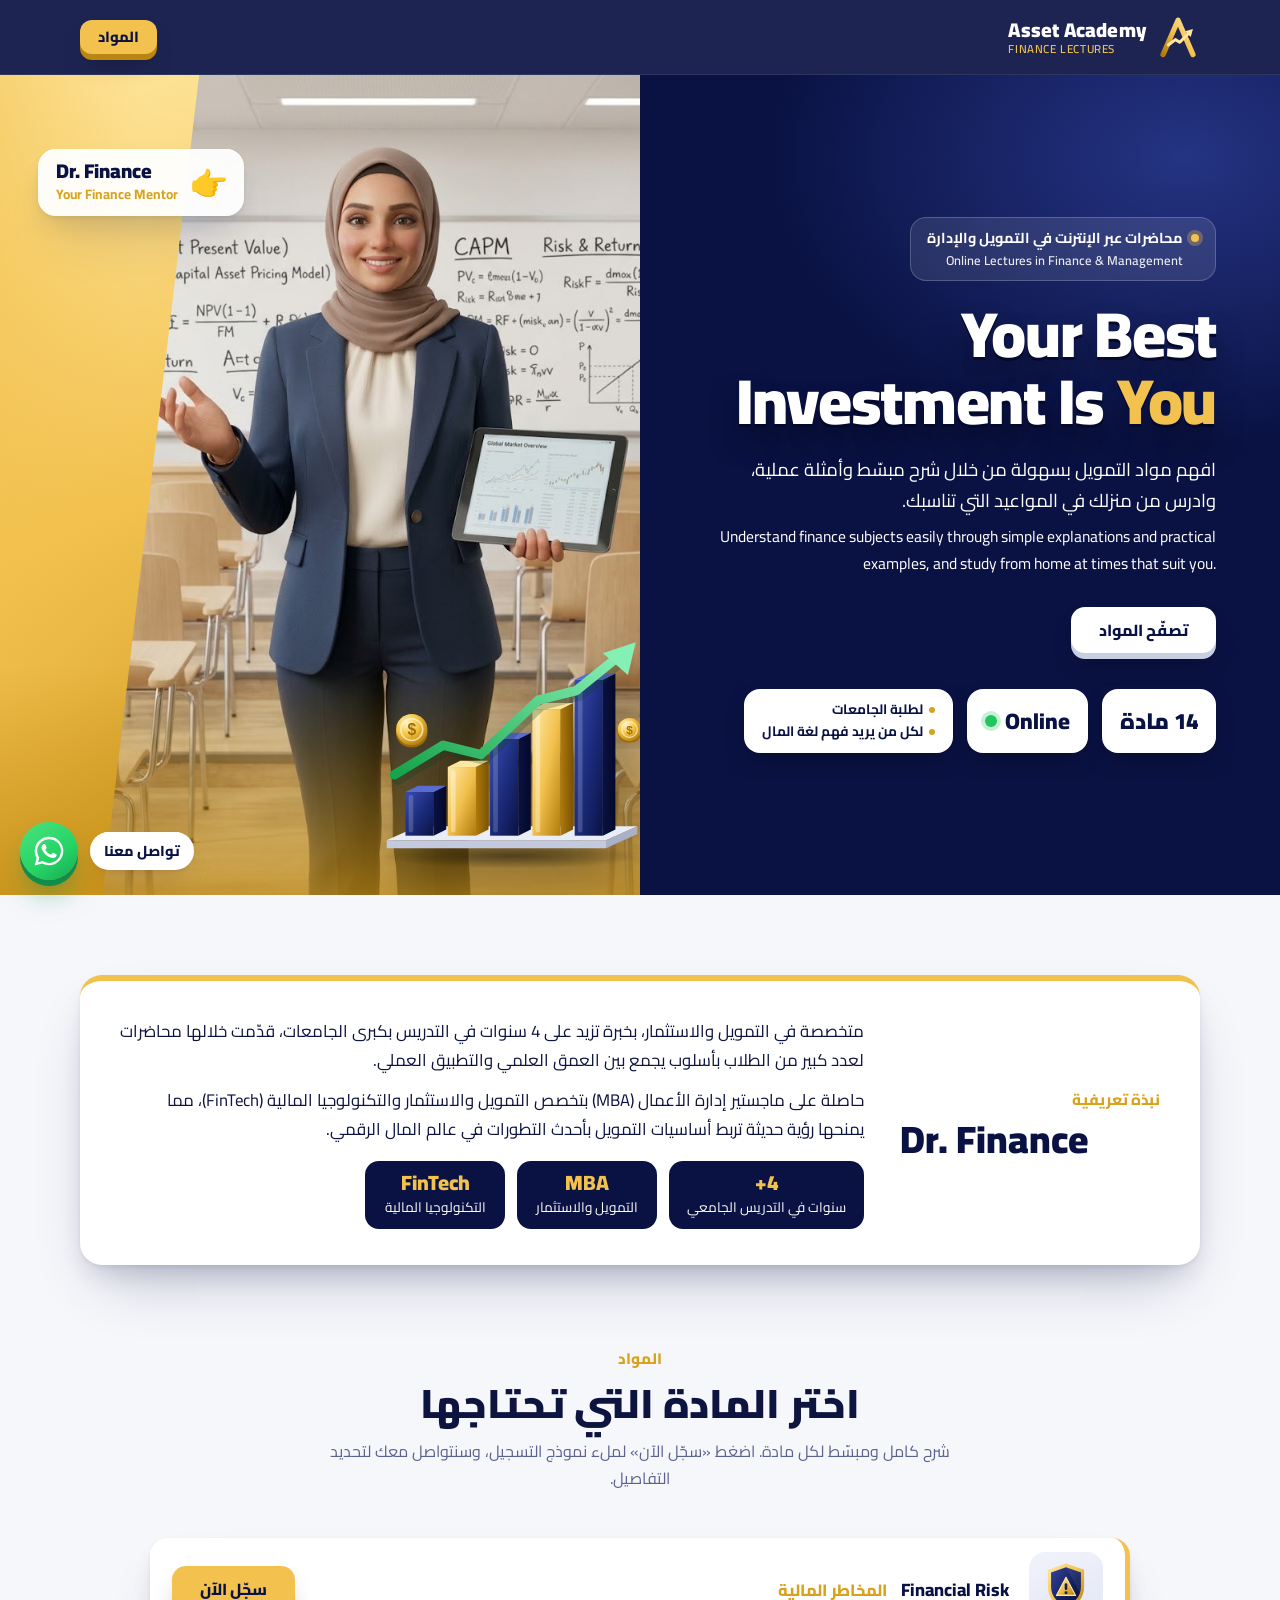
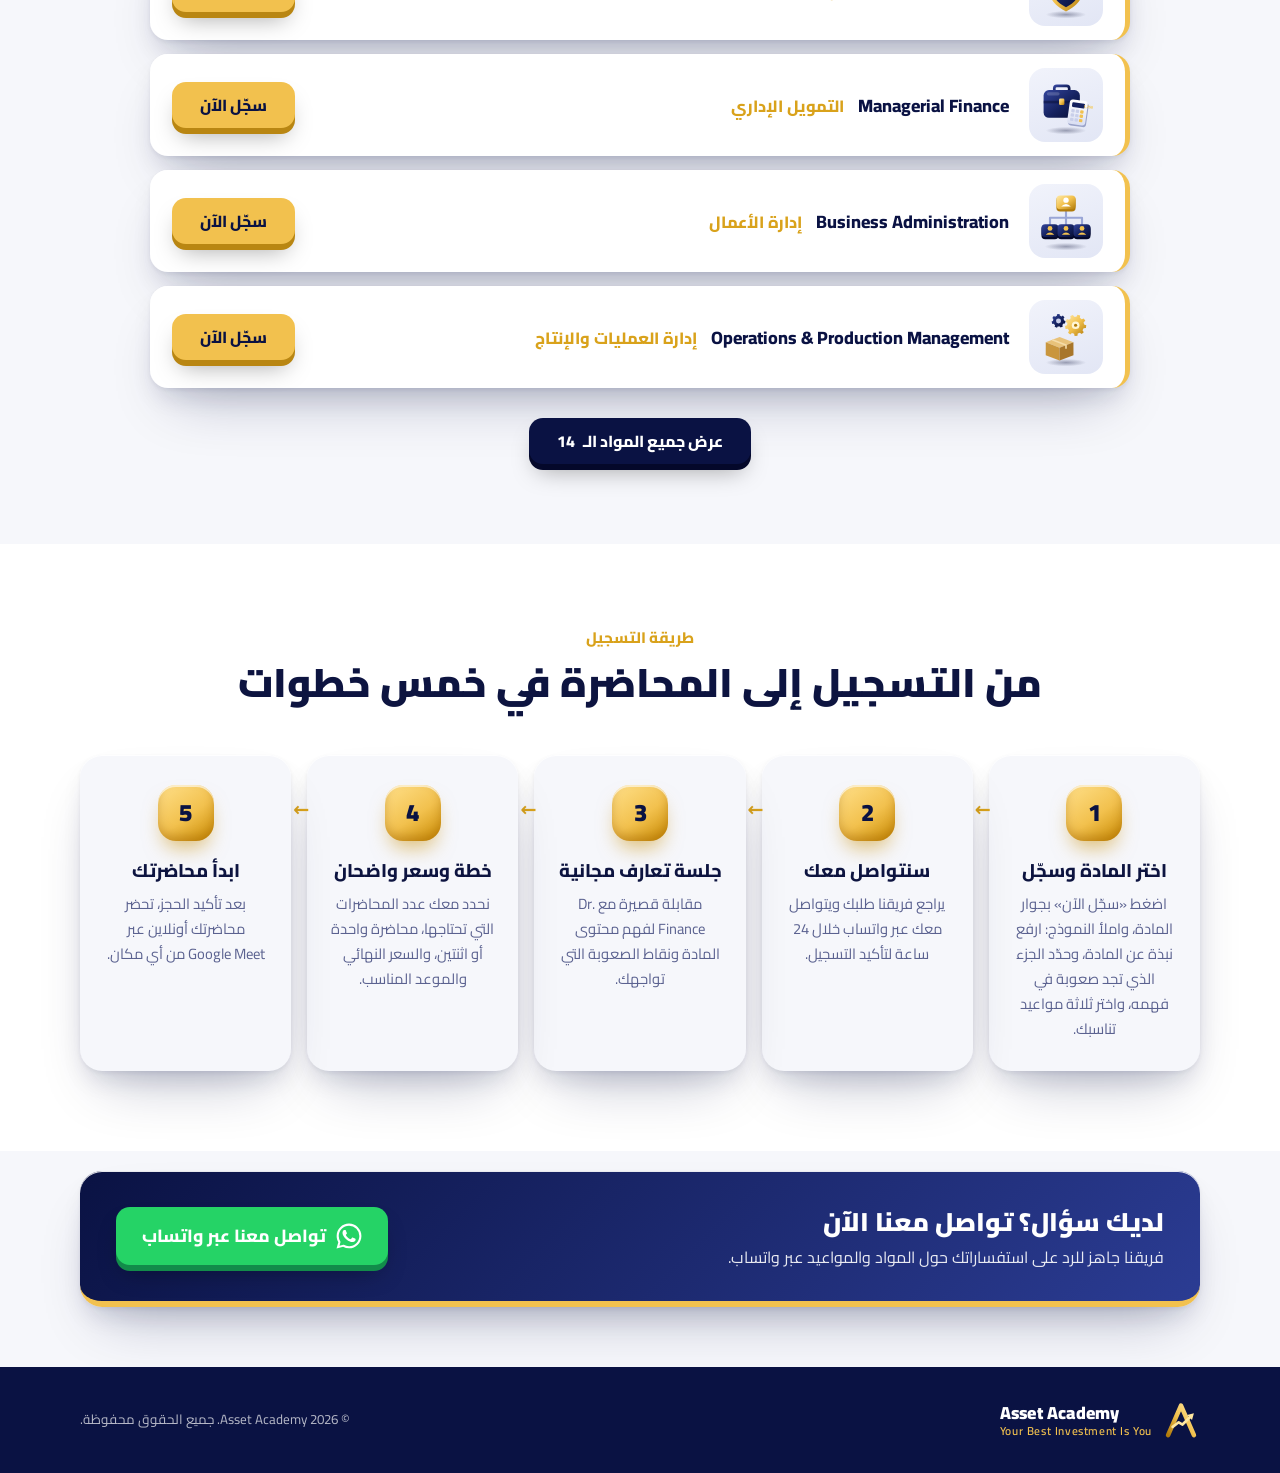
==== commit e50f381f: "Add files via upload" ====
--- a/index.html
+++ b/index.html
@@ -11,7 +11,7 @@
   <link rel="preconnect" href="https://fonts.googleapis.com">
   <link rel="preconnect" href="https://fonts.gstatic.com" crossorigin>
   <link href="https://fonts.googleapis.com/css2?family=Cairo:wght@400;600;700;800;900&display=swap" rel="stylesheet">
-  <link rel="stylesheet" href="style.css?v=4">
+  <link rel="stylesheet" href="style.css?v=5">
 </head>
 <body>
   <header class="topbar">
@@ -106,6 +106,21 @@
 
   </main>
 
+  <section class="wa-cta" id="contact">
+    <div class="container">
+      <div class="wa-cta-box">
+        <div>
+          <h2>لديك سؤال؟ تواصل معنا الآن</h2>
+          <p>فريقنا جاهز للرد على استفساراتك حول المواد والمواعيد عبر واتساب.</p>
+        </div>
+        <a class="btn btn-wa-big" id="wa-cta-btn" target="_blank" rel="noopener">
+          <svg viewBox="0 0 24 24" fill="currentColor" aria-hidden="true"><path d="M17.47 14.38c-.3-.15-1.75-.86-2.02-.96-.27-.1-.47-.15-.67.15-.2.3-.77.96-.94 1.16-.17.2-.35.22-.64.07-.3-.15-1.25-.46-2.38-1.47-.88-.79-1.47-1.76-1.65-2.06-.17-.3-.02-.46.13-.6.13-.14.3-.35.45-.52.15-.17.2-.3.3-.5.1-.2.05-.37-.03-.52-.07-.15-.67-1.6-.92-2.2-.24-.58-.49-.5-.67-.51h-.57c-.2 0-.52.07-.8.37-.27.3-1.04 1.02-1.04 2.48s1.07 2.88 1.22 3.08c.15.2 2.1 3.2 5.08 4.48.71.31 1.27.49 1.7.63.71.23 1.36.2 1.88.12.57-.09 1.75-.72 2-1.41.25-.7.25-1.29.17-1.41-.07-.13-.27-.2-.57-.35zM12.04 21.5a9.5 9.5 0 0 1-4.84-1.33l-.35-.2-3.6.94.96-3.5-.23-.36a9.46 9.46 0 0 1-1.45-5.05c0-5.240 4.27-9.5 9.52-9.5a9.5 9.5 0 0 1 9.5 9.51c0 5.24-4.27 9.5-9.5 9.5zm8.1-17.6A11.4 11.4 0 0 0 12.04.55C5.73.55.6 5.68.6 11.98c0 2.02.53 3.98 1.53 5.71L.5 23.6l6.05-1.59a11.4 11.4 0 0 0 5.48 1.4c6.3 0 11.43-5.13 11.43-11.43 0-3.050-1.19-5.92-3.34-8.08z"/></svg>
+          تواصل معنا عبر واتساب
+        </a>
+      </div>
+    </div>
+  </section>
+
   <footer class="footer">
     <div class="container">
       <span class="brand small">
@@ -120,8 +135,8 @@
     <svg viewBox="0 0 24 24" fill="currentColor" aria-hidden="true"><path d="M17.47 14.38c-.3-.15-1.75-.86-2.02-.96-.27-.1-.47-.15-.67.15-.2.3-.77.96-.94 1.16-.17.2-.35.22-.64.07-.3-.15-1.25-.46-2.38-1.47-.88-.79-1.47-1.76-1.65-2.06-.17-.3-.02-.46.13-.6.13-.14.3-.35.45-.52.15-.17.2-.3.3-.5.1-.2.05-.37-.03-.52-.07-.15-.67-1.6-.92-2.2-.24-.58-.49-.5-.67-.51h-.57c-.2 0-.52.07-.8.37-.27.3-1.04 1.02-1.04 2.48s1.07 2.88 1.22 3.08c.15.2 2.1 3.2 5.08 4.48.71.31 1.27.49 1.7.63.71.23 1.36.2 1.88.12.57-.09 1.75-.72 2-1.41.25-.7.25-1.29.17-1.41-.07-.13-.27-.2-.57-.35zM12.04 21.5a9.5 9.5 0 0 1-4.84-1.33l-.35-.2-3.6.94.96-3.5-.23-.36a9.46 9.46 0 0 1-1.45-5.05c0-5.24 4.27-9.5 9.52-9.5a9.5 9.5 0 0 1 9.5 9.51c0 5.24-4.27 9.5-9.5 9.5zm8.1-17.6A11.4 11.4 0 0 0 12.04.55C5.73.55.6 5.68.6 11.98c0 2.02.53 3.98 1.53 5.71L.5 23.6l6.05-1.59a11.4 11.4 0 0 0 5.48 1.4c6.3 0 11.43-5.13 11.43-11.43 0-3.05-1.19-5.92-3.34-8.08z"/></svg>
   </a>
 
-  <script src="courses.js?v=4"></script>
+  <script src="courses.js?v=5"></script>
   <script src="icons.js?v=2"></script>
-  <script src="script.js?v=4"></script>
+  <script src="script.js?v=5"></script>
 </body>
 </html>
--- a/style.css
+++ b/style.css
@@ -307,3 +307,17 @@
 @media (max-width: 980px) { .steps.five { grid-template-columns: repeat(2, 1fr); } .steps.five .step::after { display: none; } }
 @media (max-width: 640px) { .steps.five { grid-template-columns: 1fr; } }
 .how .section-head { max-width: 860px; }
+.wa-float::after { content: "تواصل معنا"; position: absolute; left: 70px; white-space: nowrap; background: #fff; color: var(--navy); font-weight: 800; font-size: .9rem; padding: 7px 14px; border-radius: 999px; box-shadow: var(--shadow-3d); }
+.wa-float { animation: waPulse 2.4s ease-in-out infinite; }
+@keyframes waPulse { 0%,100% { transform: translateY(0); } 50% { transform: translateY(-4px); } }
+
+/* WhatsApp CTA at end of page */
+.wa-cta { padding: 20px 0 60px; }
+.wa-cta-box { display: flex; align-items: center; justify-content: space-between; gap: 24px; flex-wrap: wrap;
+  background: linear-gradient(135deg, var(--navy), var(--navy-3)); color: #fff; border-radius: var(--radius); padding: 30px 36px; box-shadow: var(--shadow-3d); border-bottom: 6px solid var(--gold); }
+.wa-cta-box h2 { font-size: 1.6rem; font-weight: 900; }
+.wa-cta-box p { color: #fff; opacity: .9; }
+.btn-wa-big { --b: #25d366; --t: #fff; --edge: #128c4a; display: inline-flex; align-items: center; gap: 10px; font-size: 1.1rem; padding: 16px 26px; }
+.btn-wa-big svg { width: 26px; height: 26px; }
+@media (max-width: 640px) { .wa-cta-box { flex-direction: column; text-align: center; padding: 26px 20px; } .btn-wa-big { width: 100%; justify-content: center; } }
+@media (max-width: 980px) { .footer { padding-bottom: 90px; } }
